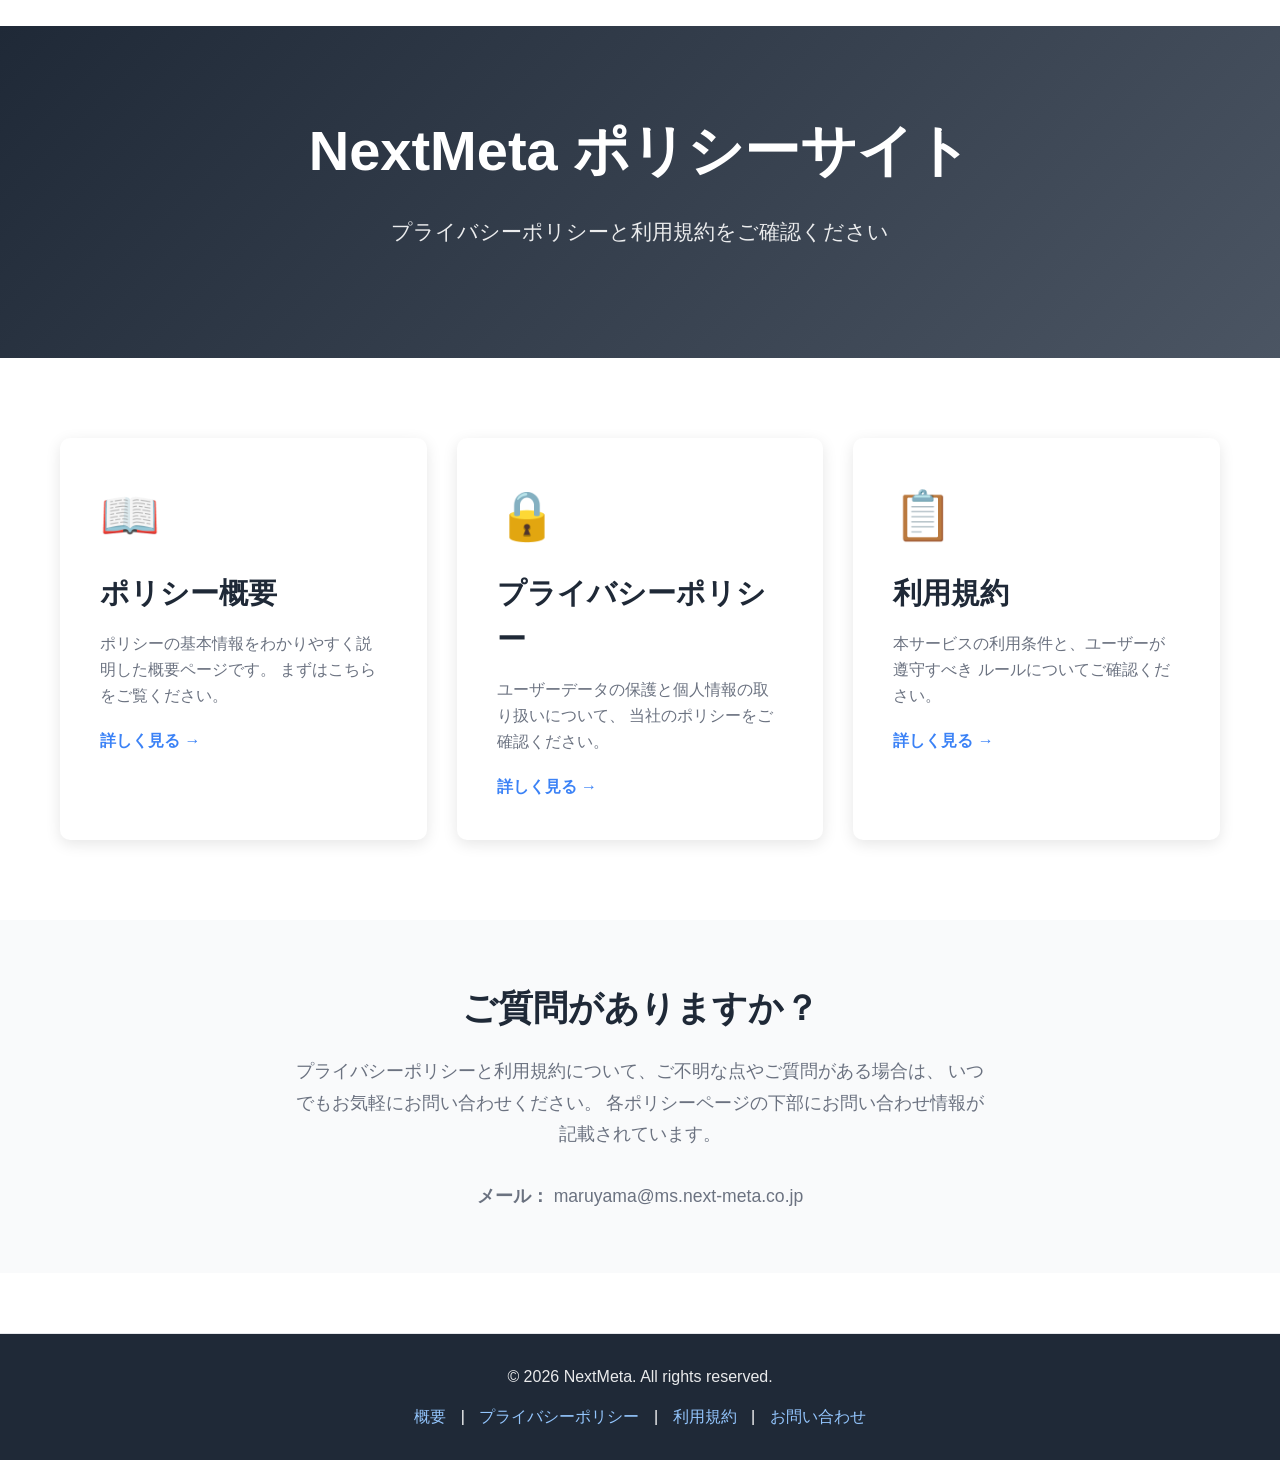
==== index.html @ 6aac232e "Integrate Mixpanel for analytics tracking Added Mixpanel tracking script and initialization." ====
<!DOCTYPE html>
<html lang="ja">
<script src="//kitchen.juicer.cc/?color=VlwYxpRYiVg=" async></script>
<head>
<!-- Paste this right before your closing </head> tag -->
<script type="text/javascript">
  (function(e,c){if(!c.__SV){var l,h;window.mixpanel=c;c._i=[];c.init=function(q,r,f){function t(d,a){var g=a.split(".");2==g.length&&(d=d[g[0]],a=g[1]);d[a]=function(){d.push([a].concat(Array.prototype.slice.call(arguments,0)))}}var b=c;"undefined"!==typeof f?b=c[f]=[]:f="mixpanel";b.people=b.people||[];b.toString=function(d){var a="mixpanel";"mixpanel"!==f&&(a+="."+f);d||(a+=" (stub)");return a};b.people.toString=function(){return b.toString(1)+".people (stub)"};l="disable time_event track track_pageview track_links track_forms track_with_groups add_group set_group remove_group register register_once alias unregister identify name_tag set_config reset opt_in_tracking opt_out_tracking has_opted_in_tracking has_opted_out_tracking clear_opt_in_out_tracking start_batch_senders start_session_recording stop_session_recording people.set people.set_once people.unset people.increment people.append people.union people.track_charge people.clear_charges people.delete_user people.remove".split(" ");
  for(h=0;h<l.length;h++)t(b,l[h]);var n="set set_once union unset remove delete".split(" ");b.get_group=function(){function d(p){a[p]=function(){b.push([g,[p].concat(Array.prototype.slice.call(arguments,0))])}}for(var a={},g=["get_group"].concat(Array.prototype.slice.call(arguments,0)),m=0;m<n.length;m++)d(n[m]);return a};c._i.push([q,r,f])};c.__SV=1.2;var k=e.createElement("script");k.type="text/javascript";k.async=!0;k.src="undefined"!==typeof MIXPANEL_CUSTOM_LIB_URL?MIXPANEL_CUSTOM_LIB_URL:"file:"===
  e.location.protocol&&"//cdn.mxpnl.com/libs/mixpanel-2-latest.min.js".match(/^\/\//)?"https://cdn.mxpnl.com/libs/mixpanel-2-latest.min.js":"//cdn.mxpnl.com/libs/mixpanel-2-latest.min.js";e=e.getElementsByTagName("script")[0];e.parentNode.insertBefore(k,e)}})(document,window.mixpanel||[])

  mixpanel.init('b0b1e87a9ccf22bca6f947d60c92c5c0', {
    autocapture: true,
    record_sessions_percent: 100,
  })

</script>
<script type="text/javascript" src="https://cdn.weglot.com/weglot.min.js"></script>
<script>
    Weglot.initialize({
        api_key: 'wg_03e8eae55368067c2ab498cb6f5521e82'
    });
</script>
<!-- next-meta.com に対する OneTrust Cookie 同意通知の始点 -->
    <script type="text/javascript" src="https://cdn-apac.onetrust.com/consent/9a43b2ed-38c9-48a2-868c-bf47ac118a46/OtAutoBlock.js"></script>
    <script src="https://cdn-apac.onetrust.com/scripttemplates/otSDKStub.js" type="text/javascript" charset="UTF-8" data-domain-script="9a43b2ed-38c8-48a2-868c-bf47ac118a46"></script>

    <script type="text/javascript">
    function OptanonWrapper() { }
    </script>
<!-- next-meta.com に対する OneTrust Cookie 同意通知の終点 -->
<script type="text/javascript">
  window._mfq = window._mfq || [];
  (function() {
    var mf = document.createElement("script");
    mf.type = "text/javascript"; mf.defer = true;
    mf.src = "//cdn.mouseflow.com/projects/fbd34e02-4b70-4037-8fe4-d5489cc6f438.js";
    document.getElementsByTagName("head")[0].appendChild(mf);
  })();
</script>
    <meta charset="UTF-8">
    <meta name="viewport" content="width=device-width, initial-scale=1.0">
    <title>NextMeta - PrivacyPolicy</title>
    <link rel="icon" href="https://cdn.01.next-meta-cloud.com/fav/IMG_0611.jpeg" type="image/jpeg">
    <link rel="stylesheet" href="css/styles.css">
    <style>
        .hero {
            background: linear-gradient(135deg, #1f2937 0%, #4b5563 100%);
            color: white;
            padding: 80px 20px;
            text-align: center;
        }

        .hero h1 {
            font-size: 3.5em;
            margin-bottom: 20px;
            font-weight: 700;
        }

        .hero p {
            font-size: 1.3em;
            margin-bottom: 30px;
            opacity: 0.9;
        }

        .cards-container {
            display: grid;
            grid-template-columns: repeat(auto-fit, minmax(300px, 1fr));
            gap: 30px;
            padding: 80px 20px;
            max-width: 1200px;
            margin: 0 auto;
        }

        .card {
            background: white;
            border-radius: 10px;
            padding: 40px;
            box-shadow: 0 4px 15px rgba(0, 0, 0, 0.1);
            transition: transform 0.3s ease, box-shadow 0.3s ease;
            text-decoration: none;
            color: inherit;
        }

        .card:hover {
            transform: translateY(-5px);
            box-shadow: 0 8px 25px rgba(0, 0, 0, 0.15);
        }

        .card-icon {
            font-size: 3em;
            margin-bottom: 15px;
        }

        .card h2 {
            font-size: 1.8em;
            margin-bottom: 15px;
            color: #1f2937;
        }

        .card p {
            color: #6b7280;
            line-height: 1.6;
            margin-bottom: 20px;
        }

        .card-link {
            display: inline-block;
            color: #3b82f6;
            font-weight: 600;
            text-decoration: none;
            transition: color 0.3s ease;
        }

        .card-link:hover {
            color: #2563eb;
            text-decoration: underline;
        }

        .info-section {
            background: #f9fafb;
            padding: 60px 20px;
            text-align: center;
        }

        .info-section h2 {
            font-size: 2.2em;
            margin-bottom: 20px;
            color: #1f2937;
        }

        .info-section p {
            font-size: 1.1em;
            color: #6b7280;
            max-width: 700px;
            margin: 0 auto 30px;
            line-height: 1.8;
        }

        @media (max-width: 768px) {
            .hero h1 {
                font-size: 2.2em;
            }

            .hero p {
                font-size: 1.1em;
            }

            .cards-container {
                padding: 40px 20px;
            }

            .card {
                padding: 30px;
            }
        }
    </style>
</head>
<body>
    <div class="container">
        <!-- ヒーロー section -->
        <section class="hero">
            <h1>NextMeta ポリシーサイト</h1>
            <p>プライバシーポリシーと利用規約をご確認ください</p>
        </section>

        <!-- カードセクション -->
        <div class="cards-container">
            <!-- 概要カード -->
            <a href="pages/overview" class="card">
                <div class="card-icon">📖</div>
                <h2>ポリシー概要</h2>
                <p>
                    ポリシーの基本情報をわかりやすく説明した概要ページです。
                    まずはこちらをご覧ください。
                </p>
                <span class="card-link">詳しく見る →</span>
            </a>

            <!-- プライバシーポリシーカード -->
            <a href="pages/privacy" class="card">
                <div class="card-icon">🔒</div>
                <h2>プライバシーポリシー</h2>
                <p>
                    ユーザーデータの保護と個人情報の取り扱いについて、
                    当社のポリシーをご確認ください。
                </p>
                <span class="card-link">詳しく見る →</span>
            </a>

            <!-- 利用規約カード -->
            <a href="pages/terms" class="card">
                <div class="card-icon">📋</div>
                <h2>利用規約</h2>
                <p>
                    本サービスの利用条件と、ユーザーが遵守すべき
                    ルールについてご確認ください。
                </p>
                <span class="card-link">詳しく見る →</span>
            </a>
        </div>

        <!-- 情報セクション -->
        <section class="info-section">
            <h2>ご質問がありますか？</h2>
            <p>
                プライバシーポリシーと利用規約について、ご不明な点やご質問がある場合は、
                いつでもお気軽にお問い合わせください。
                各ポリシーページの下部にお問い合わせ情報が記載されています。
            </p>
            <p style="margin-bottom: 0;">
                <strong>メール：</strong> maruyama@ms.next-meta.co.jp<br
            </p>
        </section>

        <!-- フッター -->
        <footer class="footer">
            <div class="footer-content">
                <p>&copy; 2026 NextMeta. All rights reserved.</p>
                <div class="footer-links">
                    <a href="pages/overview">概要</a> | 
                    <a href="pages/privacy">プライバシーポリシー</a> | 
                    <a href="pages/terms">利用規約</a> | 
                    <a href="#">お問い合わせ</a>
                </div>
            </div>
        </footer>
    </div>

    <script src="js/script.js"></script>
</body>
</html>
---- css/styles.css ----
* {
    margin: 0;
    padding: 0;
    box-sizing: border-box;
}

:root {
    --primary-color: #1f2937;
    --secondary-color: #4b5563;
    --accent-color: #3b82f6;
    --light-bg: #f9fafb;
    --border-color: #e5e7eb;
    --text-color: #1f2937;
    --light-text: #6b7280;
}

body {
    font-family: -apple-system, BlinkMacSystemFont, 'Segoe UI', 'Roboto', 'Oxygen', 'Ubuntu', 'Cantarell', sans-serif;
    line-height: 1.6;
    color: var(--text-color);
    background-color: #ffffff;
}

/* コンテナ */
.container {
    max-width: 1400px;
    margin: 0 auto;
    display: flex;
    flex-direction: column;
    min-height: 100vh;
}

/* ヘッダー */
.header {
    background: linear-gradient(135deg, var(--primary-color) 0%, var(--secondary-color) 100%);
    color: white;
    padding: 60px 20px;
    text-align: center;
    box-shadow: 0 2px 8px rgba(0, 0, 0, 0.1);
}

.header-content h1 {
    font-size: 3em;
    margin-bottom: 10px;
    font-weight: 700;
}

.header-content .subtitle {
    font-size: 1.2em;
    opacity: 0.9;
}

/* メインコンテンツ */
.main-content {
    display: flex;
    flex: 1;
    gap: 40px;
    padding: 40px 20px;
    max-width: 1200px;
    margin: 0 auto;
    width: 100%;
}

/* サイドバー */
.sidebar {
    flex: 0 0 280px;
    position: sticky;
    top: 20px;
    height: fit-content;
}

.toc {
    background-color: var(--light-bg);
    padding: 25px;
    border-radius: 8px;
    border-left: 4px solid var(--accent-color);
    box-shadow: 0 1px 3px rgba(0, 0, 0, 0.05);
}

.toc h3 {
    margin-bottom: 15px;
    font-size: 1.1em;
    color: var(--primary-color);
}

.toc ul {
    list-style: none;
}

.toc li {
    margin-bottom: 10px;
}

.toc a {
    color: var(--accent-color);
    text-decoration: none;
    font-size: 0.95em;
    transition: color 0.3s ease;
}

.toc a:hover {
    color: #2563eb;
    text-decoration: underline;
}

/* メインコンテンツ */
.content {
    flex: 1;
    min-width: 0;
}

.policy-section {
    margin-bottom: 50px;
    padding-bottom: 40px;
    border-bottom: 1px solid var(--border-color);
}

.policy-section:last-child {
    border-bottom: none;
}

.policy-section h2 {
    font-size: 1.8em;
    margin-bottom: 20px;
    color: var(--primary-color);
}

.policy-section h3 {
    font-size: 1.3em;
    margin-top: 20px;
    margin-bottom: 15px;
    color: var(--secondary-color);
}

.policy-section p {
    margin-bottom: 15px;
    color: var(--light-text);
    font-size: 1em;
    line-height: 1.8;
}

.policy-section ul {
    margin-left: 25px;
    margin-bottom: 20px;
}

.policy-section li {
    margin-bottom: 10px;
    color: var(--light-text);
}

/* インフォボックス */
.info-box {
    background-color: #e0f2fe;
    border-left: 4px solid #0ea5e9;
    padding: 15px 20px;
    margin: 20px 0;
    border-radius: 4px;
    font-size: 0.95em;
    color: #0c4a6e;
}

.warning-box {
    background-color: #fef3c7;
    border-left: 4px solid #f59e0b;
    padding: 15px 20px;
    margin: 20px 0;
    border-radius: 4px;
    font-size: 0.95em;
    color: #78350f;
}

.contact-box {
    background-color: var(--light-bg);
    border: 2px solid var(--border-color);
    padding: 25px;
    border-radius: 8px;
    margin: 20px 0;
}

.contact-box p {
    margin-bottom: 15px;
}

.contact-box strong {
    color: var(--primary-color);
}

/* フッター */
.footer {
    background-color: var(--primary-color);
    color: white;
    padding: 30px 20px;
    text-align: center;
    margin-top: 60px;
    border-top: 1px solid var(--border-color);
}

.footer-content {
    max-width: 1200px;
    margin: 0 auto;
}

.footer-content p {
    margin-bottom: 15px;
    opacity: 0.9;
}

.footer-links a {
    color: #93c5fd;
    text-decoration: none;
    margin: 0 10px;
    transition: color 0.3s ease;
}

.footer-links a:hover {
    color: white;
    text-decoration: underline;
}

/* レスポンシブ */
@media (max-width: 768px) {
    .header-content h1 {
        font-size: 2em;
    }

    .header-content .subtitle {
        font-size: 1em;
    }

    .main-content {
        flex-direction: column;
        gap: 30px;
        padding: 20px 15px;
    }

    .sidebar {
        flex: 1;
        position: static;
        order: 2;
    }

    .content {
        order: 1;
    }

    .toc {
        padding: 20px;
    }

    .policy-section h2 {
        font-size: 1.5em;
    }

    .policy-section h3 {
        font-size: 1.1em;
    }

    .policy-section ul {
        margin-left: 20px;
    }
}

@media (max-width: 480px) {
    .header {
        padding: 40px 15px;
    }

    .header-content h1 {
        font-size: 1.5em;
    }

    .main-content {
        padding: 15px 10px;
    }

    .policy-section {
        margin-bottom: 30px;
        padding-bottom: 20px;
    }

    .policy-section h2 {
        font-size: 1.3em;
    }
    
}/* クッキーバナー全体のスタイル */
.cookie-banner {
  position: fixed;
  bottom: 0;
  left: 0;
  width: 100%;
  background-color: #1a1a1a; /* ダークテーマに合わせた背景色 */
  color: #ffffff;
  box-shadow: 0 -2px 10px rgba(0, 0, 0, 0.5);
  z-index: 9999;
  padding: 15px 20px;
  box-sizing: border-box;
  display: none; /* 初期状態は非表示（JSで制御） */
}

/* コンテンツのレイアウト（横並び調整） */
.cookie-content {
  max-width: 1200px;
  margin: 0 auto;
  display: flex;
  justify-content: space-between;
  align-items: center;
  flex-wrap: wrap;
  gap: 15px;
}

.cookie-content p {
  margin: 0;
  font-size: 14px;
  line-height: 1.5;
}

/* ボタンエリア */
.cookie-buttons {
  display: flex;
  gap: 10px;
}

/* ボタン共通スタイル */
.cookie-buttons button {
  padding: 8px 20px;
  border: none;
  border-radius: 4px;
  cursor: pointer;
  font-weight: bold;
  font-size: 14px;
  transition: background 0.2s;
}

/* 同意するボタン（目立たせる） */
.btn-accept {
  background-color: #007bff;
  color: white;
}

.btn-accept:hover {
  background-color: #0056b3;
}

/* 同意しないボタン（控えめ） */
.btn-decline {
  background-color: #444444;
  color: #cccccc;
}

.btn-decline:hover {
  background-color: #555555;
}

/* スマホ用のレスポンシブ対応 */
@media (max-width: 768px) {
  .cookie-content {
    flex-direction: column;
    align-items: flex-start;
  }
  .cookie-buttons {
    width: 100%;
    justify-content: flex-end;
  }
}
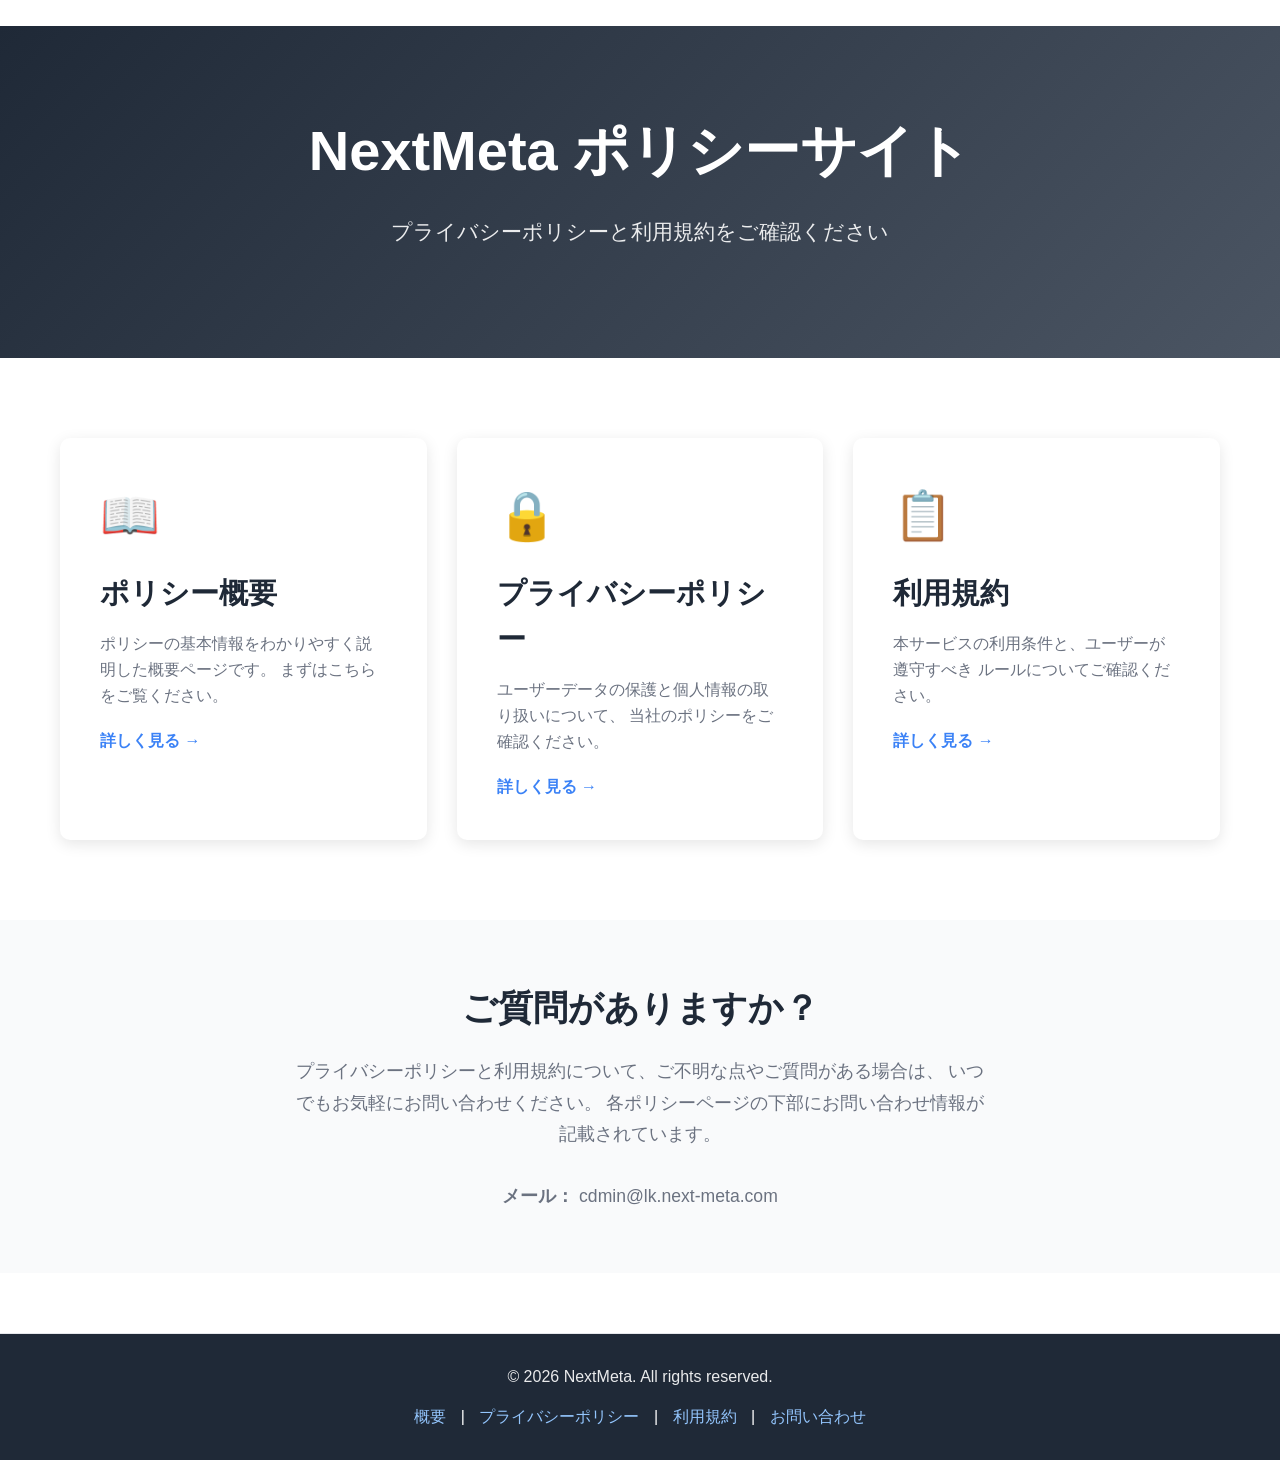
==== commit bb5812ee: "Update contact email in index.html" ====
--- a/index.html
+++ b/index.html
@@ -2,6 +2,7 @@
 <html lang="ja">
 <script src="//kitchen.juicer.cc/?color=VlwYxpRYiVg=" async></script>
 <head>
+<script async src="https://t.contentsquare.net/uxa/86a9eeb36c43a.js"></script>
 <!-- Paste this right before your closing </head> tag -->
 <script type="text/javascript">
   (function(e,c){if(!c.__SV){var l,h;window.mixpanel=c;c._i=[];c.init=function(q,r,f){function t(d,a){var g=a.split(".");2==g.length&&(d=d[g[0]],a=g[1]);d[a]=function(){d.push([a].concat(Array.prototype.slice.call(arguments,0)))}}var b=c;"undefined"!==typeof f?b=c[f]=[]:f="mixpanel";b.people=b.people||[];b.toString=function(d){var a="mixpanel";"mixpanel"!==f&&(a+="."+f);d||(a+=" (stub)");return a};b.people.toString=function(){return b.toString(1)+".people (stub)"};l="disable time_event track track_pageview track_links track_forms track_with_groups add_group set_group remove_group register register_once alias unregister identify name_tag set_config reset opt_in_tracking opt_out_tracking has_opted_in_tracking has_opted_out_tracking clear_opt_in_out_tracking start_batch_senders start_session_recording stop_session_recording people.set people.set_once people.unset people.increment people.append people.union people.track_charge people.clear_charges people.delete_user people.remove".split(" ");
@@ -208,7 +209,7 @@
                 各ポリシーページの下部にお問い合わせ情報が記載されています。
             </p>
             <p style="margin-bottom: 0;">
-                <strong>メール：</strong> maruyama@ms.next-meta.co.jp<br
+                <strong>メール：</strong> cdmin@lk.next-meta.com<br
             </p>
         </section>
 
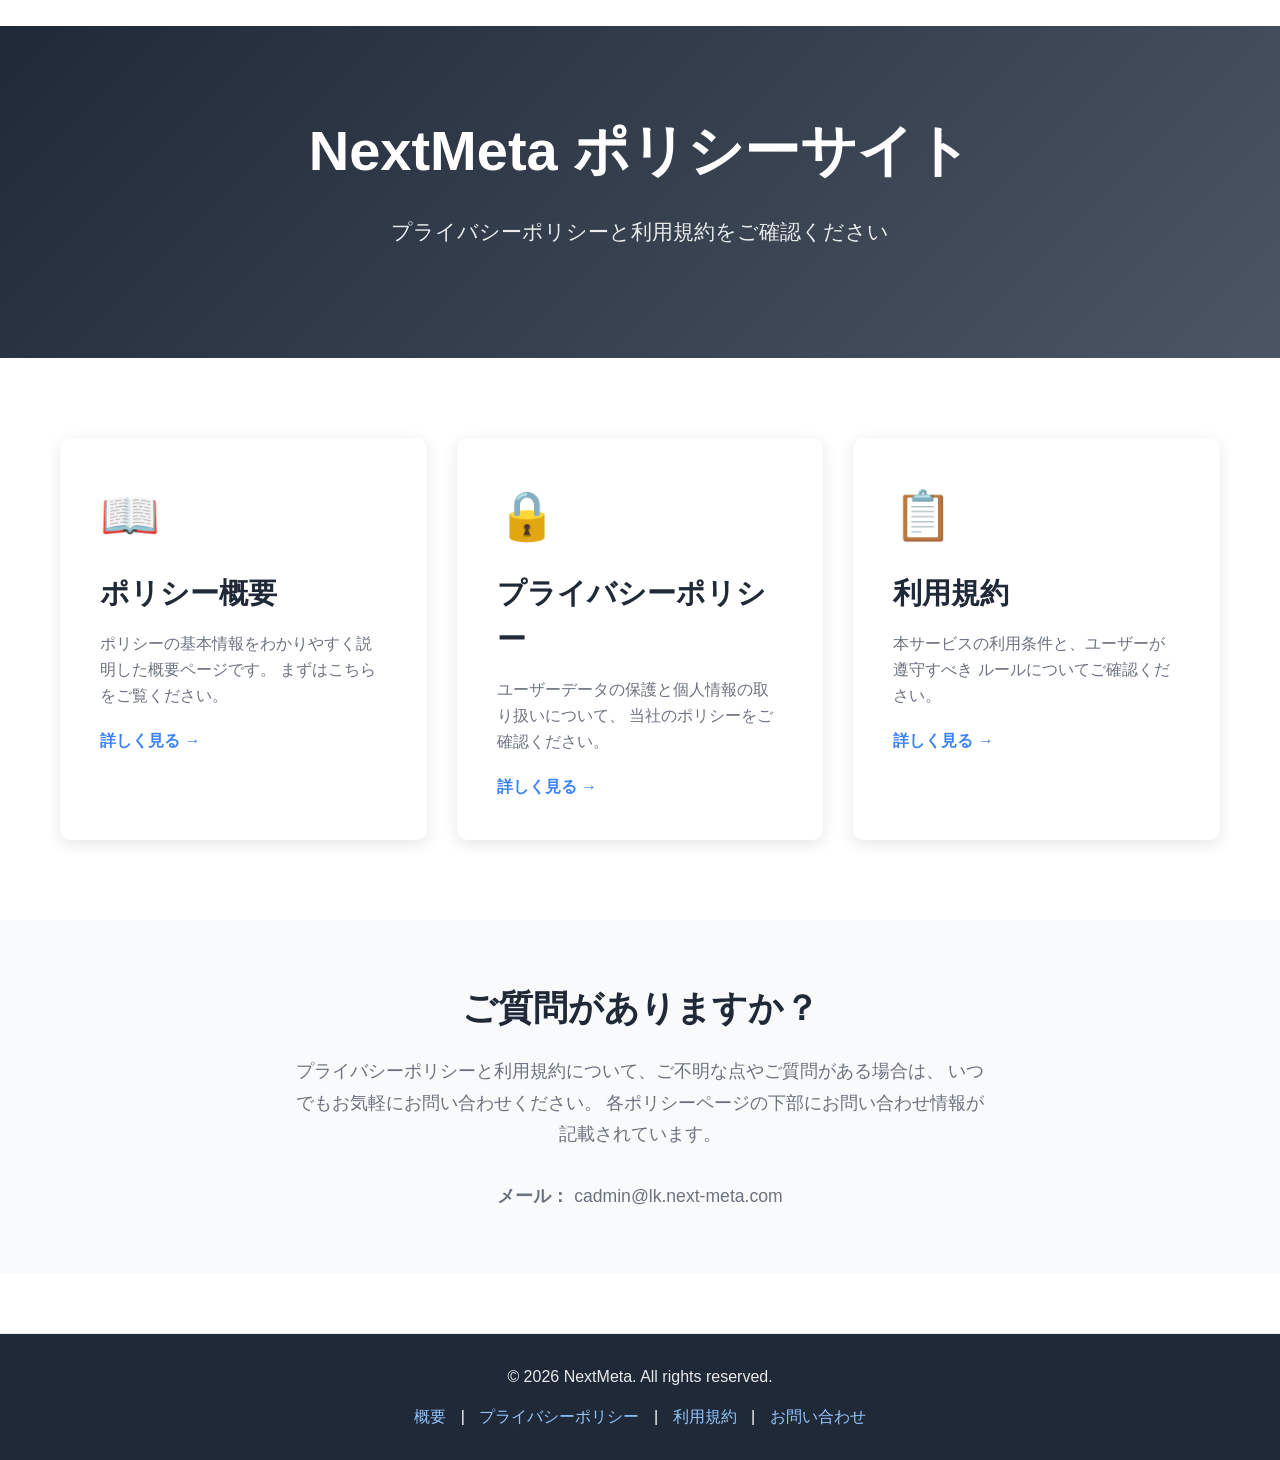
==== commit 108274e9: "Fix email address in contact section" ====
--- a/index.html
+++ b/index.html
@@ -209,7 +209,7 @@
                 各ポリシーページの下部にお問い合わせ情報が記載されています。
             </p>
             <p style="margin-bottom: 0;">
-                <strong>メール：</strong> cdmin@lk.next-meta.com<br
+                <strong>メール：</strong> cadmin@lk.next-meta.com<br
             </p>
         </section>
 
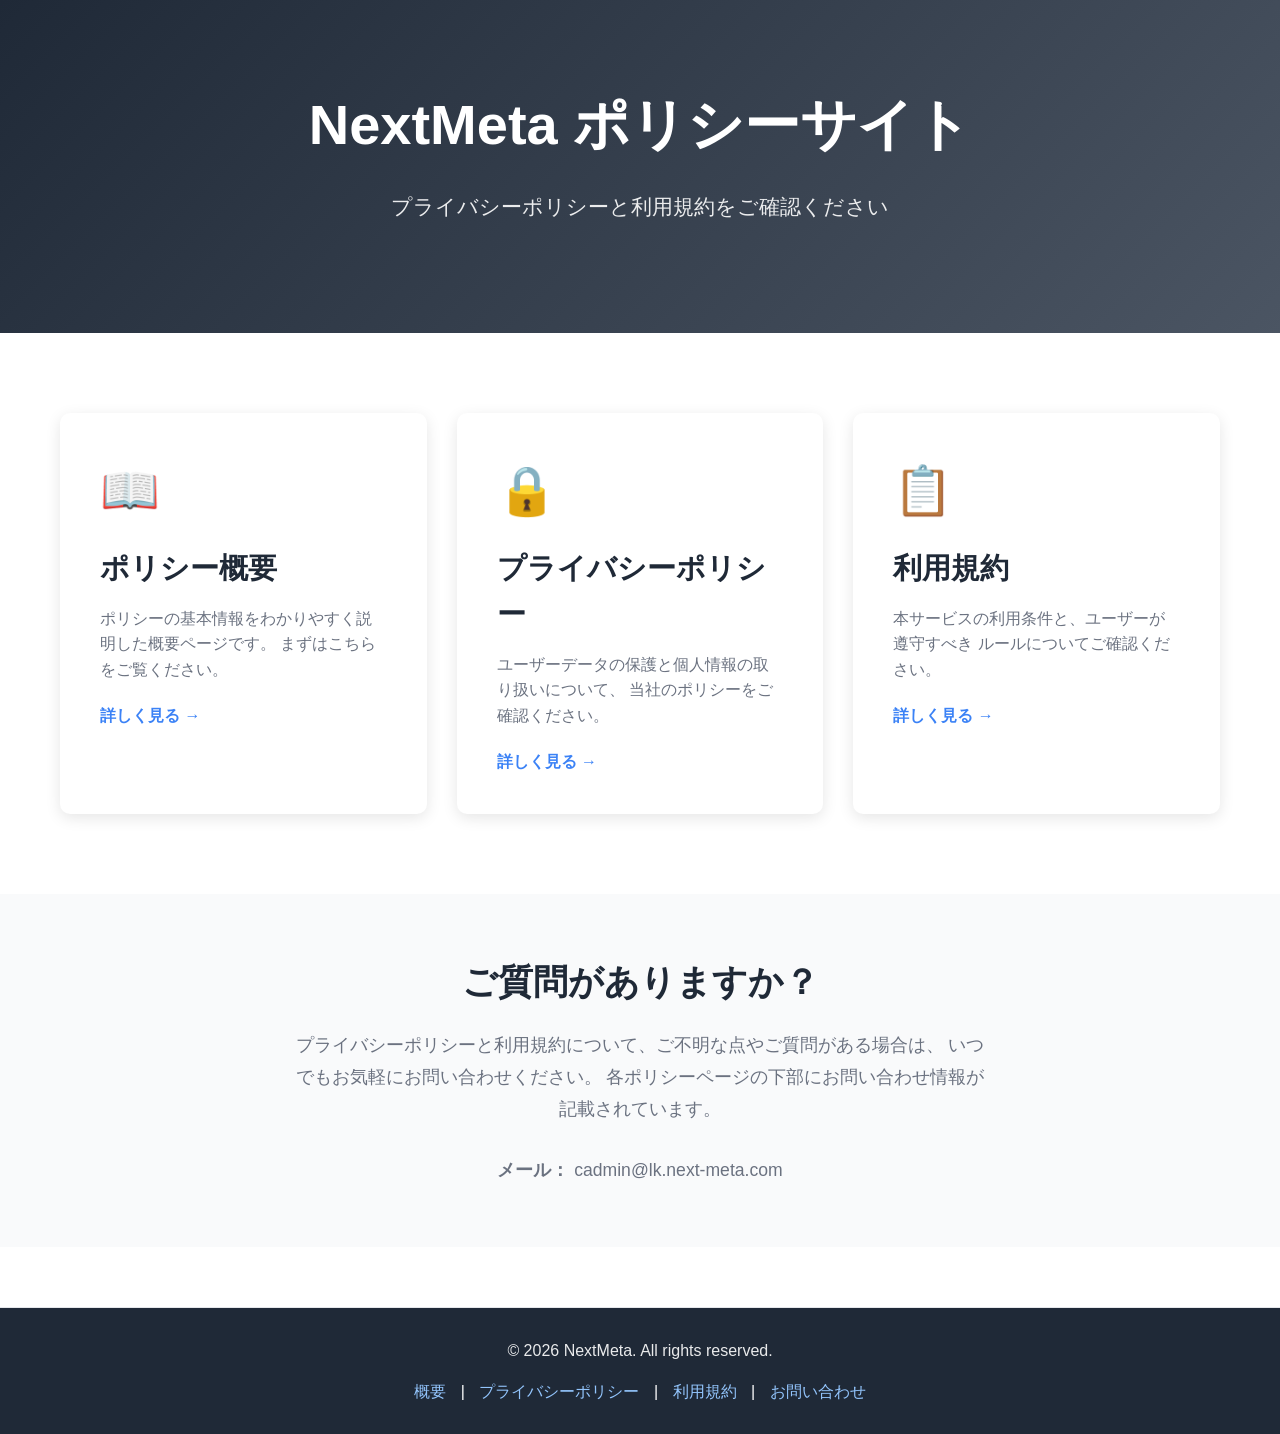
==== commit 465f8f13: "Replace OneTrust scripts with Usercentrics scripts Removed OneTrust Cookie consent scripts and added" ====
--- a/index.html
+++ b/index.html
@@ -15,20 +15,14 @@
   })
 
 </script>
-<script type="text/javascript" src="https://cdn.weglot.com/weglot.min.js"></script>
+  <script type="text/javascript" src="https://cdn.weglot.com/weglot.min.js"></script>
 <script>
     Weglot.initialize({
-        api_key: 'wg_03e8eae55368067c2ab498cb6f5521e82'
+        api_key: 'wg_cb2b141f9a17eb9866270ac9a0ce9de96'
     });
 </script>
-<!-- next-meta.com に対する OneTrust Cookie 同意通知の始点 -->
-    <script type="text/javascript" src="https://cdn-apac.onetrust.com/consent/9a43b2ed-38c9-48a2-868c-bf47ac118a46/OtAutoBlock.js"></script>
-    <script src="https://cdn-apac.onetrust.com/scripttemplates/otSDKStub.js" type="text/javascript" charset="UTF-8" data-domain-script="9a43b2ed-38c8-48a2-868c-bf47ac118a46"></script>
-
-    <script type="text/javascript">
-    function OptanonWrapper() { }
-    </script>
-<!-- next-meta.com に対する OneTrust Cookie 同意通知の終点 -->
+<script src="https://web.cmp.usercentrics.eu/modules/autoblocker.js"></script>
+<script id="usercentrics-cmp" src="https://web.cmp.usercentrics.eu/ui/loader.js" data-ruleset-id="EXtYlQa55L1xMT" async></script>
 <script type="text/javascript">
   window._mfq = window._mfq || [];
   (function() {
